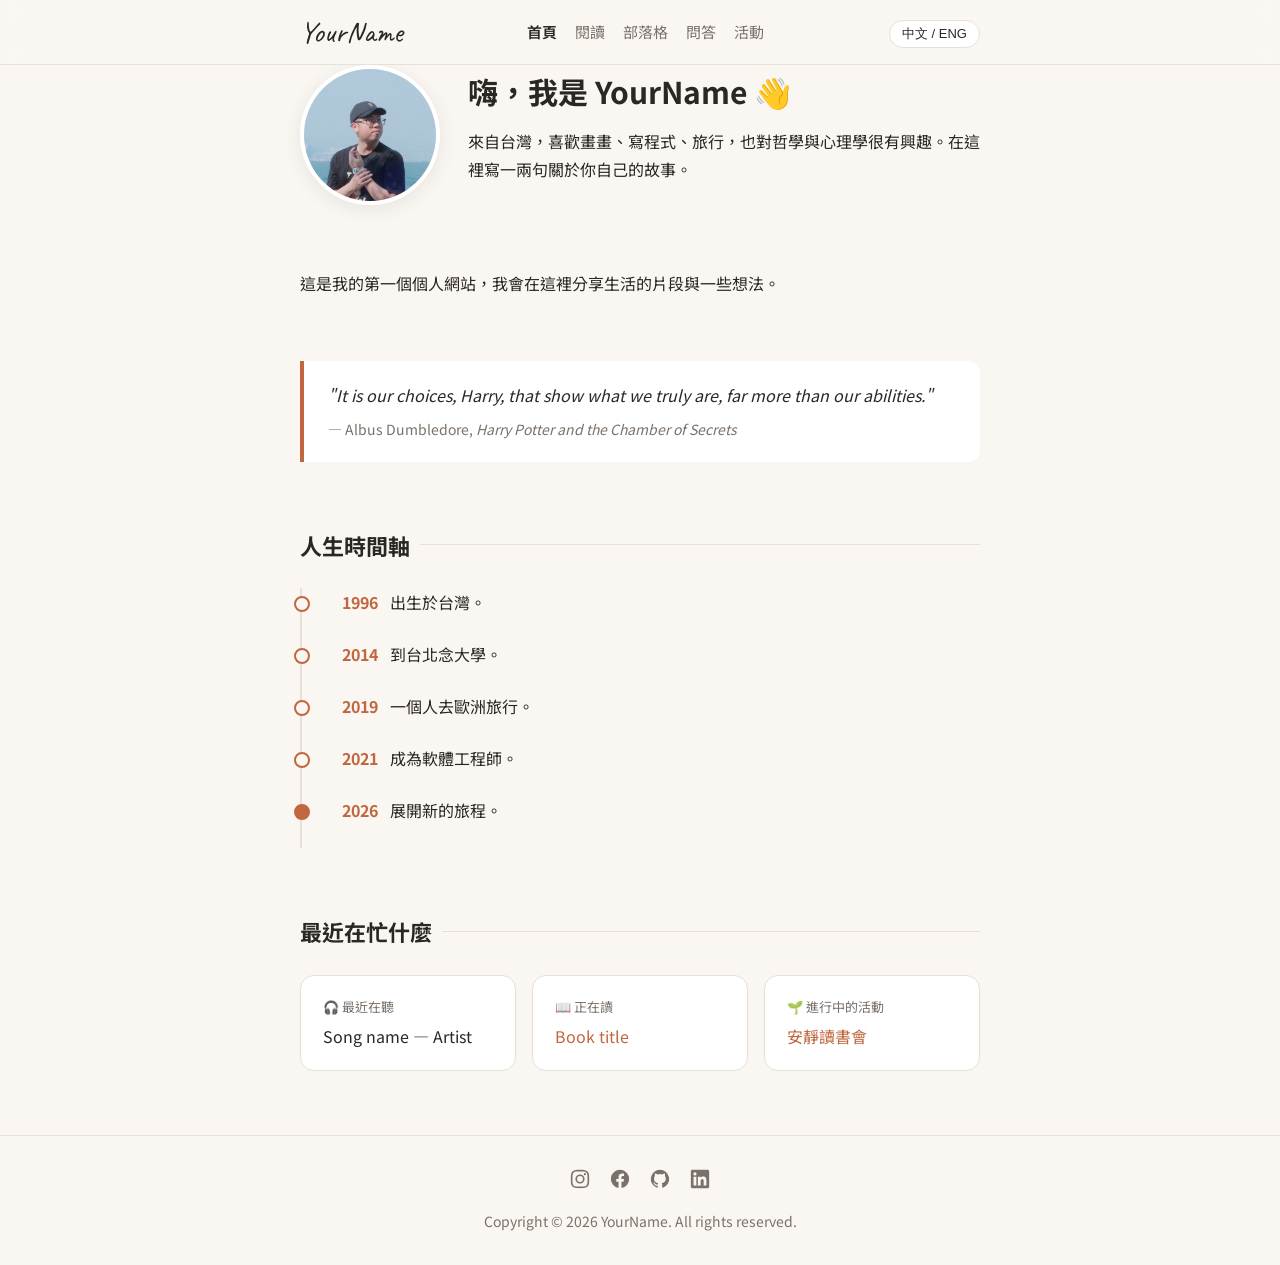
==== index.html @ 4354df30 "Initial personal website" ====
<!DOCTYPE html>
<html lang="zh-Hant">
<head>
  <meta charset="UTF-8">
  <meta name="viewport" content="width=device-width, initial-scale=1.0">
  <title>YourName</title>
  <link rel="preconnect" href="https://fonts.googleapis.com">
  <link href="https://fonts.googleapis.com/css2?family=Caveat:wght@600&family=Noto+Sans+TC:wght@400;600;700&display=swap" rel="stylesheet">
  <link rel="stylesheet" href="style.css">
</head>
<body>
  <header></header>

  <main class="container">
    <!-- 自我介紹 -->
    <section class="intro fade-in">
      <!-- 把你的照片放進資料夾，命名為 avatar.jpg -->
      <img class="avatar" src="avatar.jpg" alt="Profile photo">
      <div>
        <h1>
          <span data-lang="zh">嗨，我是 YourName 👋</span>
          <span data-lang="en">Hi, I'm YourName 👋</span>
        </h1>
        <p data-lang="zh">來自台灣，喜歡畫畫、寫程式、旅行，也對哲學與心理學很有興趣。在這裡寫一兩句關於你自己的故事。</p>
        <p data-lang="en">From Taiwan. I love painting, coding and travel, and I'm curious about philosophy and psychology. Write a line or two about yourself here.</p>
      </div>
    </section>

    <!-- 網站目的 -->
    <section class="fade-in">
      <p data-lang="zh">這是我的第一個個人網站，我會在這裡分享生活的片段與一些想法。</p>
      <p data-lang="en">This is my first personal website, where I'll share moments of my life and some thoughts.</p>
    </section>

    <!-- 引言 -->
    <section class="fade-in">
      <blockquote>
        "It is our choices, Harry, that show what we truly are, far more than our abilities."
        <cite>— Albus Dumbledore, <i>Harry Potter and the Chamber of Secrets</i></cite>
      </blockquote>
    </section>

    <!-- 時間軸 -->
    <section class="fade-in">
      <h2><span data-lang="zh">人生時間軸</span><span data-lang="en">Life Timeline</span></h2>
      <ul class="timeline">
        <li>
          <span class="year">1996</span>
          <span data-lang="zh">出生於台灣。</span>
          <span data-lang="en">Born in Taiwan.</span>
        </li>
        <li>
          <span class="year">2014</span>
          <span data-lang="zh">到台北念大學。</span>
          <span data-lang="en">Moved to Taipei for university.</span>
        </li>
        <li>
          <span class="year">2019</span>
          <span data-lang="zh">一個人去歐洲旅行。</span>
          <span data-lang="en">Backpacked around Europe.</span>
        </li>
        <li>
          <span class="year">2021</span>
          <span data-lang="zh">成為軟體工程師。</span>
          <span data-lang="en">Started working as a software engineer.</span>
        </li>
        <li class="now">
          <span class="year">2026</span>
          <span data-lang="zh">展開新的旅程。</span>
          <span data-lang="en">Starting a new chapter.</span>
        </li>
      </ul>
    </section>

    <!-- 最近在做 -->
    <section class="fade-in">
      <h2><span data-lang="zh">最近在忙什麼</span><span data-lang="en">What I'm Into Lately</span></h2>
      <div class="grid">
        <div class="card">
          <div class="label">🎧 <span data-lang="zh">最近在聽</span><span data-lang="en">Listening to</span></div>
          <div>Song name — Artist</div>
        </div>
        <div class="card">
          <div class="label">📖 <span data-lang="zh">正在讀</span><span data-lang="en">Now reading</span></div>
          <a href="reading.html">Book title</a>
        </div>
        <div class="card">
          <div class="label">🌱 <span data-lang="zh">進行中的活動</span><span data-lang="en">Ongoing activity</span></div>
          <a href="activities.html"><span data-lang="zh">安靜讀書會</span><span data-lang="en">Quiet reading club</span></a>
        </div>
      </div>
    </section>
  </main>

  <footer></footer>
  <script src="script.js"></script>
</body>
</html>
---- style.css ----
:root {
  --bg: #faf7f2;
  --surface: #ffffff;
  --text: #2b2724;
  --muted: #7a716a;
  --accent: #c0673f;
  --line: #e7e0d6;
  --max: 720px;
}

@media (prefers-color-scheme: dark) {
  :root {
    --bg: #1b1917;
    --surface: #24211e;
    --text: #ece6df;
    --muted: #a39a91;
    --accent: #e58a5f;
    --line: #38332e;
  }
}

* { box-sizing: border-box; }

html { scroll-behavior: smooth; }

body {
  margin: 0;
  background: var(--bg);
  color: var(--text);
  font-family: "Noto Sans TC", -apple-system, "Segoe UI", sans-serif;
  line-height: 1.75;
}

a { color: var(--accent); text-decoration: none; }
a:hover { text-decoration: underline; }

.container {
  max-width: var(--max);
  margin: 0 auto;
  padding: 0 20px;
}

/* ---------- 語言切換 ---------- */
html[lang="zh-Hant"] [data-lang="en"],
html[lang="en"] [data-lang="zh"] { display: none !important; }

/* ---------- Header ---------- */
header {
  position: sticky;
  top: 0;
  z-index: 10;
  background: color-mix(in srgb, var(--bg) 88%, transparent);
  backdrop-filter: blur(8px);
  border-bottom: 1px solid var(--line);
}

.nav {
  display: flex;
  align-items: center;
  justify-content: space-between;
  gap: 16px;
  height: 64px;
}

.logo {
  font-family: "Caveat", cursive;
  font-size: 30px;
  color: var(--text);
}
.logo:hover { text-decoration: none; }

.nav-links {
  display: flex;
  gap: 18px;
  list-style: none;
  margin: 0;
  padding: 0;
  font-size: 15px;
}
.nav-links a { color: var(--muted); }
.nav-links a.active,
.nav-links a:hover { color: var(--text); text-decoration: none; }
.nav-links a.active { font-weight: 600; }

.lang-toggle {
  border: 1px solid var(--line);
  background: var(--surface);
  color: var(--text);
  border-radius: 999px;
  padding: 4px 12px;
  font-size: 13px;
  cursor: pointer;
  white-space: nowrap;
}

.menu-btn {
  display: none;
  background: none;
  border: none;
  font-size: 22px;
  color: var(--text);
  cursor: pointer;
}

@media (max-width: 640px) {
  .menu-btn { display: block; }
  .nav-links {
    display: none;
    position: absolute;
    top: 64px;
    left: 0;
    right: 0;
    flex-direction: column;
    gap: 0;
    background: var(--bg);
    border-bottom: 1px solid var(--line);
  }
  .nav-links.open { display: flex; }
  .nav-links a { display: block; padding: 12px 20px; }
}

/* ---------- 共用區塊 ---------- */
main { padding: 48px 0 64px; }

section { margin-bottom: 64px; }

h1 { font-size: 30px; line-height: 1.3; margin: 0 0 16px; }
h2 {
  font-size: 22px;
  margin: 0 0 24px;
  display: flex;
  align-items: center;
  gap: 10px;
}
h2::after {
  content: "";
  flex: 1;
  height: 1px;
  background: var(--line);
}

.muted { color: var(--muted); }

.card {
  background: var(--surface);
  border: 1px solid var(--line);
  border-radius: 14px;
  padding: 20px 22px;
}

.fade-in {
  opacity: 0;
  transform: translateY(16px);
  transition: opacity .6s ease, transform .6s ease;
}
.fade-in.visible { opacity: 1; transform: none; }

/* ---------- 自我介紹 ---------- */
.intro {
  display: flex;
  gap: 28px;
  align-items: center;
}
.avatar {
  width: 140px;
  height: 140px;
  flex-shrink: 0;
  border-radius: 50%;
  object-fit: cover;
  background: var(--line);
  border: 4px solid var(--surface);
  box-shadow: 0 4px 20px rgba(0,0,0,.08);
}
@media (max-width: 640px) {
  .intro { flex-direction: column; text-align: center; }
}

/* ---------- 引言 ---------- */
blockquote {
  margin: 0;
  padding: 20px 24px;
  border-left: 4px solid var(--accent);
  background: var(--surface);
  border-radius: 0 12px 12px 0;
  font-style: italic;
}
blockquote cite {
  display: block;
  margin-top: 8px;
  font-size: 14px;
  font-style: normal;
  color: var(--muted);
}

/* ---------- 時間軸 ---------- */
.timeline {
  list-style: none;
  margin: 0;
  padding: 0 0 0 24px;
  border-left: 2px solid var(--line);
}
.timeline li {
  position: relative;
  padding: 0 0 24px 16px;
}
.timeline li::before {
  content: "";
  position: absolute;
  left: -32px;
  top: 8px;
  width: 12px;
  height: 12px;
  border-radius: 50%;
  background: var(--bg);
  border: 2px solid var(--accent);
}
.timeline li.now::before { background: var(--accent); }
.timeline .year {
  font-weight: 700;
  color: var(--accent);
  margin-right: 8px;
}

/* ---------- 最近在做 ---------- */
.grid {
  display: grid;
  grid-template-columns: repeat(auto-fit, minmax(200px, 1fr));
  gap: 16px;
}
.label {
  font-size: 13px;
  color: var(--muted);
  margin-bottom: 4px;
}

/* ---------- 列表頁（閱讀、部落格…） ---------- */
.list { list-style: none; padding: 0; margin: 0; display: grid; gap: 14px; }
.list .meta { font-size: 13px; color: var(--muted); }
.list h3 { margin: 0 0 4px; font-size: 18px; }
.list p { margin: 0; }

details.card summary { cursor: pointer; font-weight: 600; }
details.card p { margin: 12px 0 0; }

/* ---------- Footer ---------- */
footer {
  border-top: 1px solid var(--line);
  padding: 32px 0;
  text-align: center;
  font-size: 14px;
  color: var(--muted);
}
.socials {
  display: flex;
  justify-content: center;
  gap: 18px;
  margin-bottom: 12px;
}
.socials a { color: var(--muted); }
.socials a:hover { color: var(--accent); }
.socials svg { width: 22px; height: 22px; fill: currentColor; }
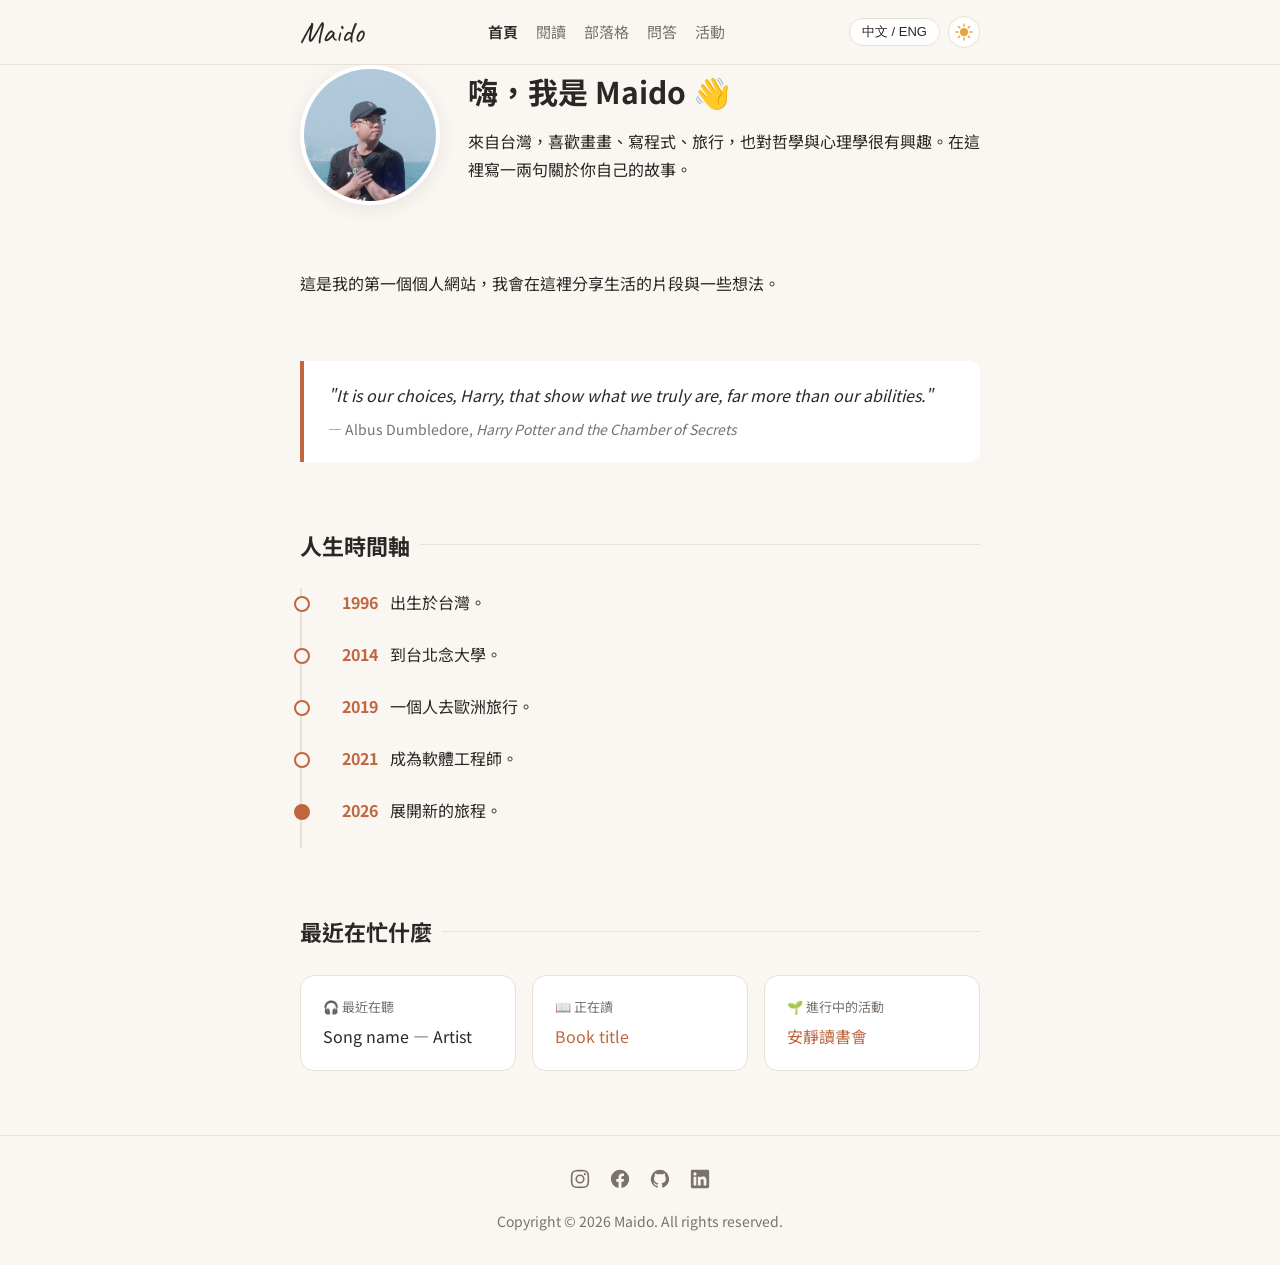
==== commit 7c64a434: "Set site name to Maido" ====
--- a/index.html
+++ b/index.html
@@ -3,7 +3,7 @@
 <head>
   <meta charset="UTF-8">
   <meta name="viewport" content="width=device-width, initial-scale=1.0">
-  <title>YourName</title>
+  <title>Maido</title>
   <link rel="preconnect" href="https://fonts.googleapis.com">
   <link href="https://fonts.googleapis.com/css2?family=Caveat:wght@600&family=Noto+Sans+TC:wght@400;600;700&display=swap" rel="stylesheet">
   <link rel="stylesheet" href="style.css">
@@ -18,8 +18,8 @@
       <img class="avatar" src="avatar.jpg" alt="Profile photo">
       <div>
         <h1>
-          <span data-lang="zh">嗨，我是 YourName 👋</span>
-          <span data-lang="en">Hi, I'm YourName 👋</span>
+          <span data-lang="zh">嗨，我是 Maido 👋</span>
+          <span data-lang="en">Hi, I'm Maido 👋</span>
         </h1>
         <p data-lang="zh">來自台灣，喜歡畫畫、寫程式、旅行，也對哲學與心理學很有興趣。在這裡寫一兩句關於你自己的故事。</p>
         <p data-lang="en">From Taiwan. I love painting, coding and travel, and I'm curious about philosophy and psychology. Write a line or two about yourself here.</p>
--- a/style.css
+++ b/style.css
@@ -8,8 +8,9 @@
   --max: 720px;
 }
 
+/* 沒按過切換鈕時跟隨系統；按過之後以 data-theme 為準 */
 @media (prefers-color-scheme: dark) {
-  :root {
+  :root:not([data-theme="light"]) {
     --bg: #1b1917;
     --surface: #24211e;
     --text: #ece6df;
@@ -18,6 +19,16 @@
     --line: #38332e;
   }
 }
+:root[data-theme="dark"] {
+  --bg: #1b1917;
+  --surface: #24211e;
+  --text: #ece6df;
+  --muted: #a39a91;
+  --accent: #e58a5f;
+  --line: #38332e;
+}
+
+body { transition: background-color .3s ease, color .3s ease; }
 
 * { box-sizing: border-box; }
 
@@ -92,6 +103,38 @@
   cursor: pointer;
   white-space: nowrap;
 }
+
+.nav-actions {
+  display: flex;
+  align-items: center;
+  gap: 8px;
+}
+
+/* ---------- 日月切換 ---------- */
+.theme-toggle {
+  position: relative;
+  width: 32px;
+  height: 32px;
+  border: 1px solid var(--line);
+  background: var(--surface);
+  color: var(--text);
+  border-radius: 50%;
+  cursor: pointer;
+  overflow: hidden;
+  padding: 0;
+}
+.theme-toggle svg {
+  position: absolute;
+  inset: 0;
+  margin: auto;
+  width: 18px;
+  height: 18px;
+  transition: transform .5s ease, opacity .3s ease;
+}
+.theme-toggle .sun { color: #e8a33d; }
+.theme-toggle .moon { color: #f2d98a; opacity: 0; transform: rotate(-90deg) scale(.4); }
+.theme-toggle.is-dark .sun { opacity: 0; transform: rotate(90deg) scale(.4); }
+.theme-toggle.is-dark .moon { opacity: 1; transform: none; }
 
 .menu-btn {
   display: none;
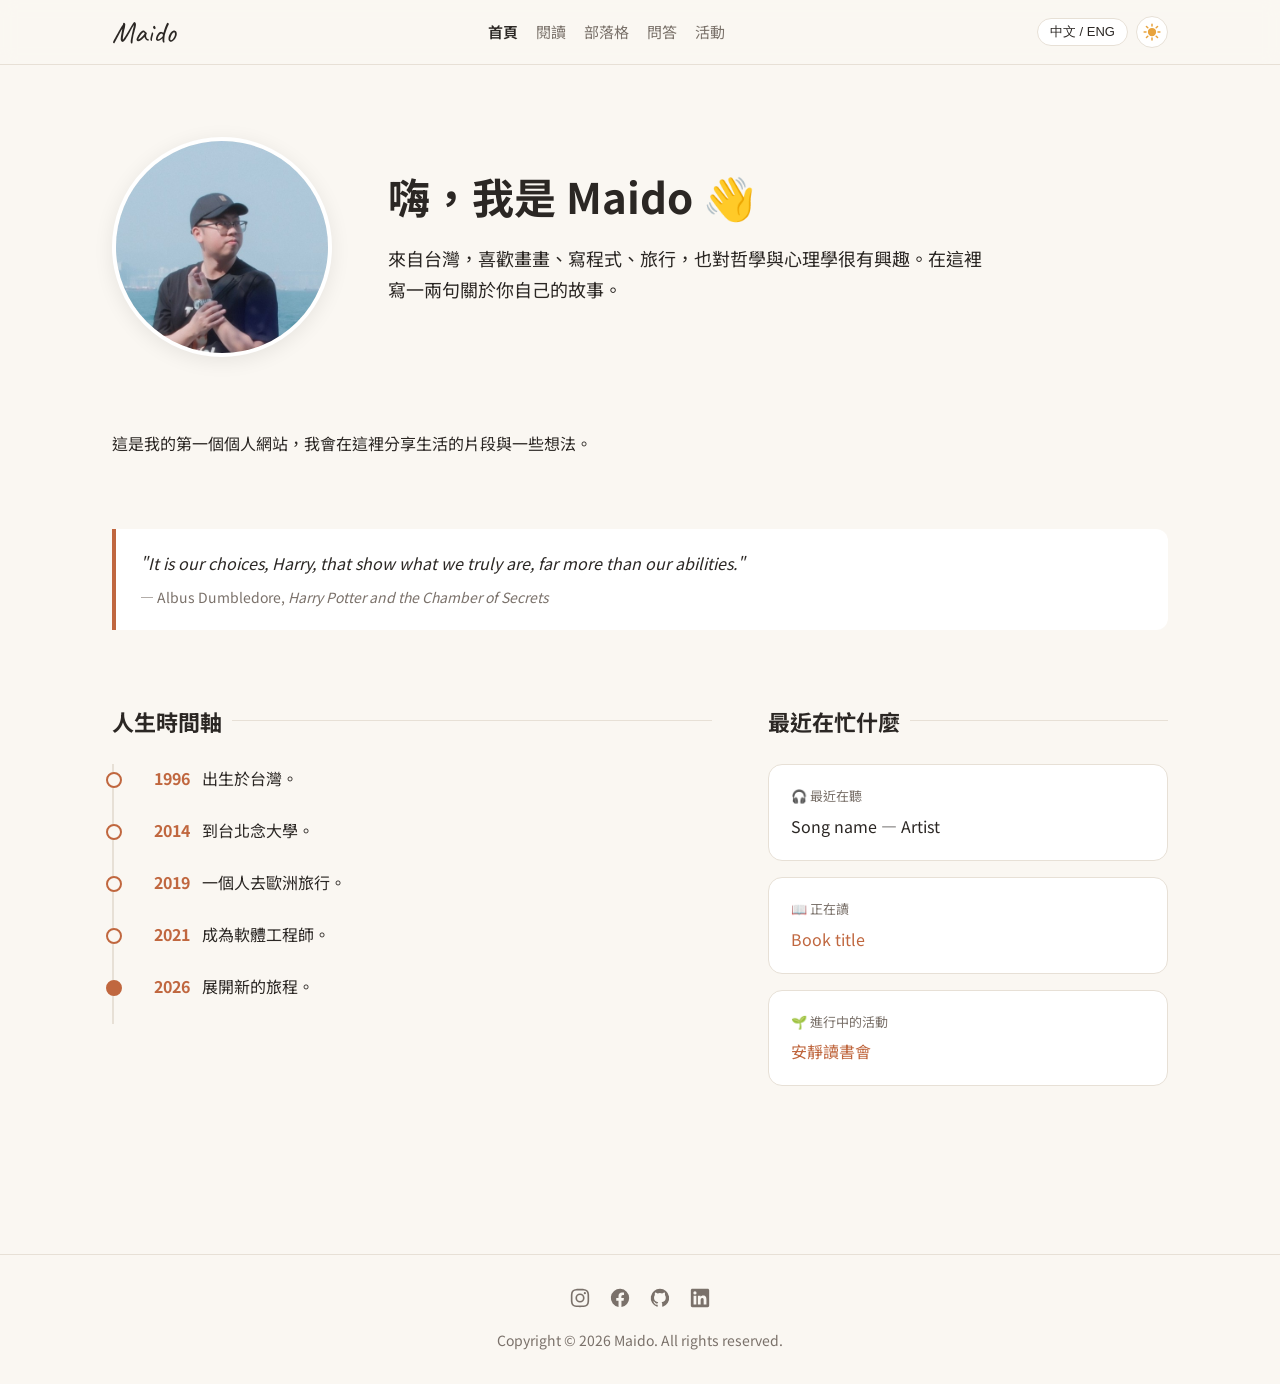
==== commit c433341c: "Widen layout for desktop with two-column homepage" ====
--- a/index.html
+++ b/index.html
@@ -40,6 +40,8 @@
       </blockquote>
     </section>
 
+    <!-- 電腦版：左邊時間軸、右邊最近在忙什麼 -->
+    <div class="two-col">
     <!-- 時間軸 -->
     <section class="fade-in">
       <h2><span data-lang="zh">人生時間軸</span><span data-lang="en">Life Timeline</span></h2>
@@ -90,6 +92,7 @@
         </div>
       </div>
     </section>
+    </div>
   </main>
 
   <footer></footer>
--- a/style.css
+++ b/style.css
@@ -5,7 +5,7 @@
   --muted: #7a716a;
   --accent: #c0673f;
   --line: #e7e0d6;
-  --max: 720px;
+  --max: 1120px;
 }
 
 /* 沒按過切換鈕時跟隨系統；按過之後以 data-theme 為準 */
@@ -48,7 +48,10 @@
 .container {
   max-width: var(--max);
   margin: 0 auto;
-  padding: 0 20px;
+  padding: 0 32px;
+}
+@media (max-width: 640px) {
+  .container { padding: 0 16px; }
 }
 
 /* ---------- 語言切換 ---------- */
@@ -163,11 +166,17 @@
 }
 
 /* ---------- 共用區塊 ---------- */
-main { padding: 48px 0 64px; }
-
-section { margin-bottom: 64px; }
-
-h1 { font-size: 30px; line-height: 1.3; margin: 0 0 16px; }
+main.container { padding-top: 72px; padding-bottom: 96px; }
+@media (max-width: 640px) {
+  main.container { padding-top: 40px; padding-bottom: 64px; }
+}
+
+section { margin-bottom: 72px; }
+
+h1 { font-size: 42px; line-height: 1.25; margin: 0 0 20px; }
+@media (max-width: 640px) {
+  h1 { font-size: 30px; }
+}
 h2 {
   font-size: 22px;
   margin: 0 0 24px;
@@ -201,12 +210,14 @@
 /* ---------- 自我介紹 ---------- */
 .intro {
   display: flex;
-  gap: 28px;
+  gap: 56px;
   align-items: center;
-}
+  font-size: 18px;
+}
+.intro p { max-width: 60ch; }
 .avatar {
-  width: 140px;
-  height: 140px;
+  width: 220px;
+  height: 220px;
   flex-shrink: 0;
   border-radius: 50%;
   object-fit: cover;
@@ -215,7 +226,21 @@
   box-shadow: 0 4px 20px rgba(0,0,0,.08);
 }
 @media (max-width: 640px) {
-  .intro { flex-direction: column; text-align: center; }
+  .intro { flex-direction: column; text-align: center; gap: 24px; font-size: 16px; }
+  .avatar { width: 150px; height: 150px; }
+}
+
+/* ---------- 首頁左右兩欄（電腦版） ---------- */
+.two-col {
+  display: grid;
+  grid-template-columns: 3fr 2fr;
+  gap: 56px;
+  align-items: start;
+}
+.two-col .grid { grid-template-columns: 1fr; }
+@media (max-width: 900px) {
+  .two-col { grid-template-columns: 1fr; gap: 0; }
+  .two-col .grid { grid-template-columns: repeat(auto-fit, minmax(200px, 1fr)); }
 }
 
 /* ---------- 引言 ---------- */
@@ -277,7 +302,18 @@
 }
 
 /* ---------- 列表頁（閱讀、部落格…） ---------- */
-.list { list-style: none; padding: 0; margin: 0; display: grid; gap: 14px; }
+.list {
+  list-style: none;
+  padding: 0;
+  margin: 0;
+  display: grid;
+  grid-template-columns: repeat(auto-fill, minmax(320px, 1fr));
+  gap: 20px;
+}
+@media (max-width: 640px) {
+  .list { grid-template-columns: 1fr; }
+}
+.list.single { grid-template-columns: 1fr; max-width: 820px; }
 .list .meta { font-size: 13px; color: var(--muted); }
 .list h3 { margin: 0 0 4px; font-size: 18px; }
 .list p { margin: 0; }
